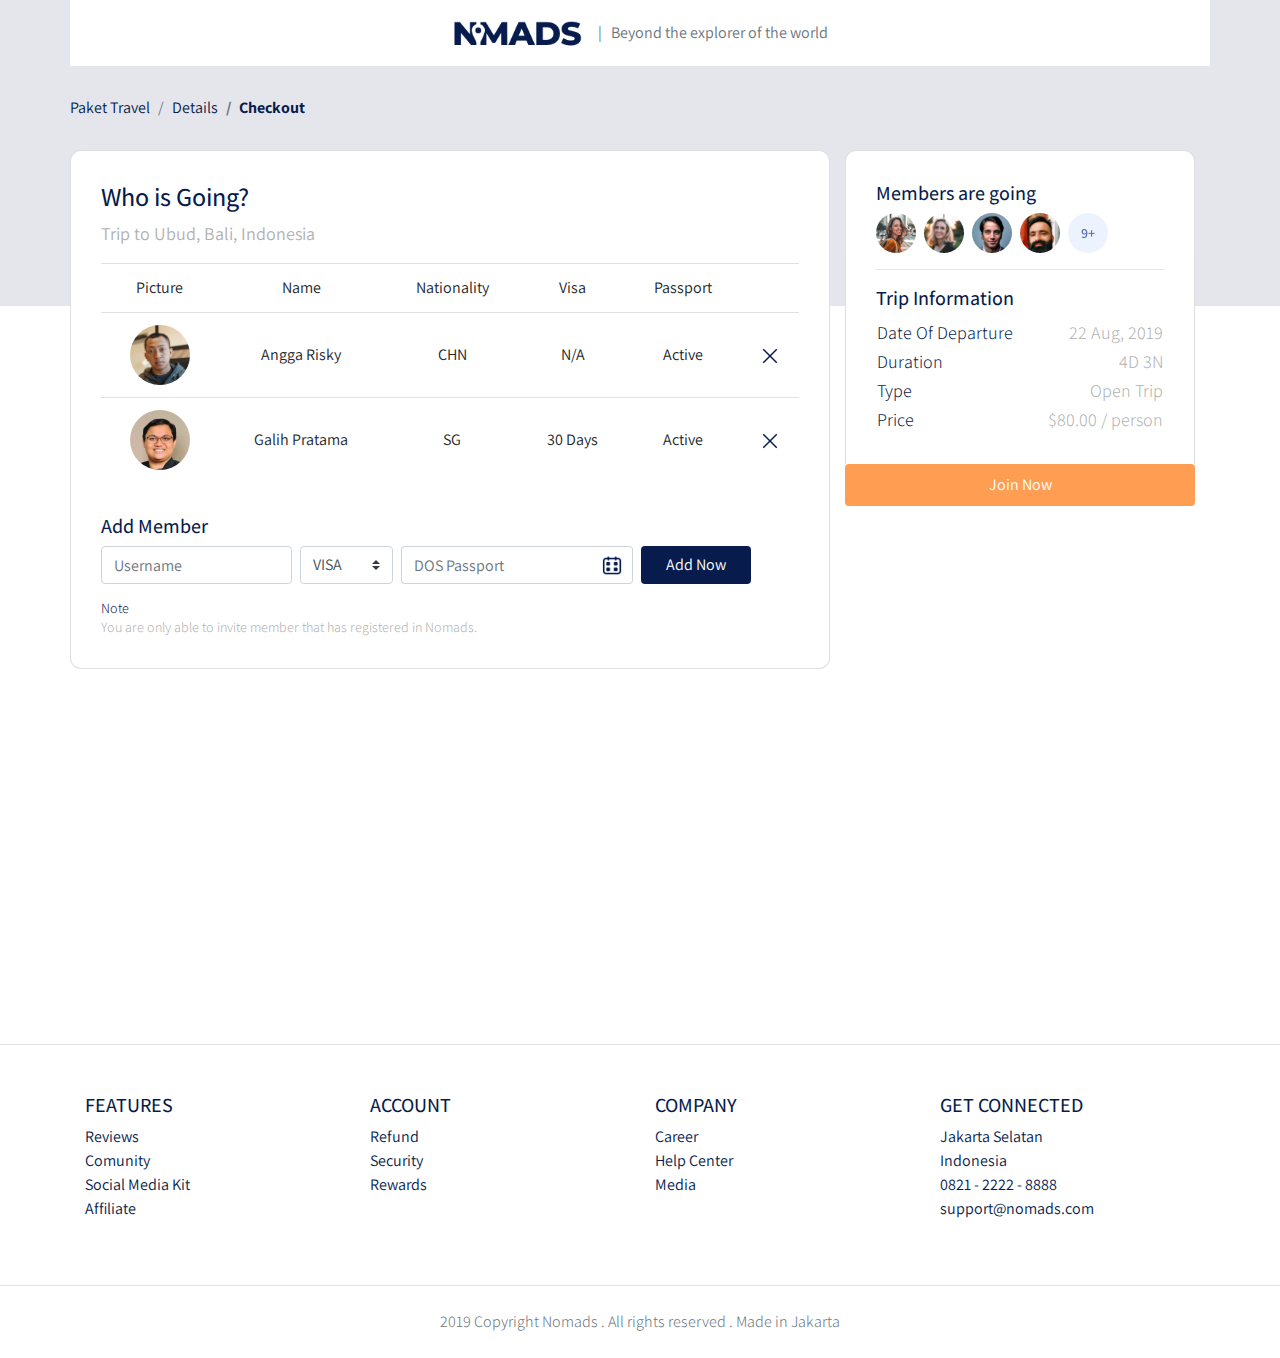
==== checkout.html @ 0ae064a8 "Checkout left content" ====
<!DOCTYPE html>
<html lang="en">
<head>
  <meta charset="UTF-8">
  <meta name="viewport" content="width=device-width, initial-scale=1.0">
  <title>Document</title>
  <link rel="stylesheet" href="frontend/libraries/bootstrap/css/bootstrap.css">

  <link rel="stylesheet" href="frontend/libraries/xzoom/xzoom.css">
  <link rel="stylesheet" href="frontend/libraries/gijgo/css/gijgo.min.css">

  <link href="https://fonts.googleapis.com/css2?family=Assistant:wght@200;300;400;500;600;700;800&family=Playfair+Display:ital,wght@0,400;0,500;0,600;0,700;0,800;0,900;1,400;1,500;1,600;1,700;1,800;1,900&display=swap" rel="stylesheet">

  <link rel="stylesheet" href="frontend/styles/main.css">
</head>
<body>

  <!-- Navbar -->
  <div class="container">
    <nav class="row navbar navbar-expand-lg navbar-light bg-white">
      <div class="navbar-nav ml-auto mr-auto mr-sm-auto mr-md-auto mr-lg-0">
        <a href="index.html" class="navbar-brand">
          <img src="frontend/images/logo.png" alt="Logo">
        </a>
      </div>
      <ul class="navbar-nav mr-auto d-none d-lg-block">
        <span class="text-muted">| &nbsp; Beyond the explorer of the world</span>
      </ul>
    </nav>
  </div>

  <main>
    <section class="section-details-header"></section>
    <section class="section-details-content">
      <div class="container">
        <div class="row">
          <div class="col p-0">
            <nav>
              <ol class="breadcrumb">
                <li class="breadcrumb-item">Paket Travel</li>
                <li class="breadcrumb-item">Details</li>
                <li class="breadcrumb-item active">Checkout</li>
              </ol>
            </nav>
          </div>
        </div>
        <div class="row">
          <div class="col-lg-8 p-lg-0">
            <div class="card card-details">
              <h1>Who is Going?</h1>
              <p>Trip to Ubud, Bali, Indonesia</p>
              <div class="attendee">
                <table class="table table-responsive-sm text-center">
                  <thead>
                    <tr>
                      <td>Picture</td>
                      <td>Name</td>
                      <td>Nationality</td>
                      <td>Visa</td>
                      <td>Passport</td>
                      <td></td>
                    </tr>
                  </thead>
                  <tbody>
                    <tr>
                      <td class="align-middle">
                        <img src="frontend/images/avatar-4.png" height="60">
                      </td>
                      <td class="align-middle">Angga Risky</td>
                      <td class="align-middle">CHN</td>
                      <td class="align-middle">N/A</td>
                      <td class="align-middle">Active</td>
                      <td class="align-middle">
                        <img src="frontend/images/ic_remove.png" >
                      </td>
                    </tr>
                    <tr>
                      <td class="align-middle">
                        <img src="frontend/images/avatar-5.png" height="60">
                      </td>
                      <td class="align-middle">Galih Pratama</td>
                      <td class="align-middle">SG</td>
                      <td class="align-middle">30 Days</td>
                      <td class="align-middle">Active</td>
                      <td class="align-middle">
                        <img src="frontend/images/ic_remove.png" >
                      </td>
                    </tr>
                  </tbody>
                </table>
              </div>
              <div class="member mt-3">
                <h2>Add Member</h2>
                <form class="form-inline">
                  <label for="inputUsername" name="inputUsername" class="sr-only">Name</label>
                  <input type="text" class="form-control mb-2 mr-sm-2" placeholder="Username">
                  <label for="inputVisa" class="sr-only">Visa</label>
                  <select name="inputVisa" id="inputVisa" class="custom-select mb-2 mr-sm-2">
                    <option value="VISA" selected>VISA</option>
                    <option value="30 Days">30 Days</option>
                    <option value="N/A">N/A</option>
                  </select>
                  <label for="doePassport" class="sr-only">DOE Passport</label>
                  <div class="input-group mb-2 mr-sm-2">
                    <input type="text" class="form-control datepicker" id="doePassport" placeholder="DOS Passport">
                  </div>
                  <button type="submit" class="btn btn-add-now mb-2 px-4">Add Now</button>
                </form>
                <h3 class="mt-2 mb-0">Note</h3>
                <p class="disclaimer mb-0">You are only able to invite member that has registered in Nomads.</p>
              </div>
            </div>
          </div>
          <div class="col-lg-4">
            <div class="card card-details card-right">
              <h2>Members are going</h2>
              <div class="members-my-2">
                <img src="frontend/images/members.png" class="member-image">
              </div>
              <hr>
              <h2>Trip Information</h2>
              <table class="trip-information">
                <tr>
                  <th width="50%">Date Of Departure</th>
                  <td width="50%" class="text-right">22 Aug, 2019</td>
                </tr>
                <tr>
                  <th width="50%">Duration</th>
                  <td width="50%" class="text-right">4D 3N</td>
                </tr>
                <tr>
                  <th width="50%">Type</th>
                  <td width="50%" class="text-right">Open Trip</td>
                </tr>
                <tr>
                  <th width="50%">Price</th>
                  <td width="50%" class="text-right">$80.00 / person</td>
                </tr>
              </table>
            </div>
            <div class="join-container">
              <a href="#" class="btn btn-block btn-join-now mt-3 py-2">Join Now</a>
            </div>
          </div>
        </div>
      </div>
    </section>
  </main>

  <footer class="section-footer mt-5 mb-4 border-top">
    <div class="container pt-5 pb-5">
      <div class="row justify-content-center">
        <div class="col-12">
          <div class="row">
            <div class="col-12 col-lg-3">
              <h5>FEATURES</h5>
              <ul class="list-unstyled">
                <li><a href="#">Reviews</a></li>
                <li><a href="#">Comunity</a></li>
                <li><a href="#">Social Media Kit</a></li>
                <li><a href="#">Affiliate</a></li>
              </ul>
            </div>
            <div class="col-12 col-lg-3">
              <h5>ACCOUNT</h5>
              <ul class="list-unstyled">
                <li><a href="#">Refund</a></li>
                <li><a href="#">Security</a></li>
                <li><a href="#">Rewards</a></li>
              </ul>
            </div>
            <div class="col-12 col-lg-3">
              <h5>COMPANY</h5>
              <ul class="list-unstyled">
                <li><a href="#">Career</a></li>
                <li><a href="#">Help Center</a></li>
                <li><a href="#">Media</a></li>
              </ul>
            </div>
            <div class="col-12 col-lg-3">
              <h5>GET CONNECTED</h5>
              <ul class="list-unstyled">
                <li><a href="#">Jakarta Selatan</a></li>
                <li><a href="#">Indonesia</a></li>
                <li><a href="#">0821 - 2222 - 8888</a></li>
                <li><a href="#">support@nomads.com</a></li>
              </ul>
            </div>
          </div>
        </div>
      </div>
    </div>
    <div class="container-fluid">
      <div class="row border-top justify-content-center align-items-center pt-4">
        <div class="col-auto  text-muted font-weight-light">
          2019 Copyright Nomads . All rights reserved . Made in Jakarta
        </div>
      </div>
    </div>
  </footer>

  <script src="frontend/libraries/jquery/jquery-3.5.1.min.js"></script>
  <script src="frontend/libraries/bootstrap/js/bootstrap.js"></script>
  <script src="frontend/libraries/retina/retina.min.js"></script>
  <script src="frontend/libraries/xzoom/xzoom.min.js"></script>
  <script src="frontend/libraries/gijgo/js/gijgo.min.js"></script>
  <script>
  $(document).ready(function() {
    $('.xzoom, .xzoom-gallery').xzoom({
      zoomWidth: 500,
      title: false,
      tint: '#333',
      Xoffset: 15
    });

    $('.datepicker').datepicker({
      uiLibrary: 'bootstrap4',
      icons: {
        rightIcon: '<img src="frontend/images/ic_doe.png" />'
      }
    })
  });
  </script>
</body>
</html>
---- frontend/libraries/xzoom/xzoom.css ----
/* Compatibility styles for frameworks like bootstrap, foundation e.t.c */
.xzoom-source img, .xzoom-preview img, .xzoom-lens img {
  display: block;
  max-width: none;
  max-height: none;
  -webkit-transition: none;
  -moz-transition: none;
  -o-transition: none;
  transition: none;
}
/* --------------- */

/* xZoom Styles below */
.xzoom-container { 
  display: inline-block;
}

.xzoom-thumbs {
  text-align: center;
  margin-bottom: 10px;
}

.xzoom { 
  -webkit-box-shadow: 0px 0px 5px 0px rgba(0,0,0,0.5);
  -moz-box-shadow: 0px 0px 5px 0px rgba(0,0,0,0.5);
  box-shadow: 0px 0px 5px 0px rgba(0,0,0,0.5);  
}
.xzoom2, .xzoom3, .xzoom4, .xzoom5 {
  -webkit-box-shadow: 0px 0px 5px 0px rgba(0,0,0,0.5);
  -moz-box-shadow: 0px 0px 5px 0px rgba(0,0,0,0.5);
  box-shadow: 0px 0px 5px 0px rgba(0,0,0,0.5);
}

/* Thumbs */
.xzoom-gallery, .xzoom-gallery2, .xzoom-gallery3, .xzoom-gallery4, .xzoom-gallery5 {
  border: 1px solid #cecece;
  margin-left: 5px;
  margin-bottom: 10px;
}

.xzoom-source, .xzoom-hidden {
  display: block;
  position: static;
  float: none;
  clear: both;
}

/* Everything out of border is hidden */
.xzoom-hidden {
  overflow: hidden;
}

/* Preview */
.xzoom-preview {
  border: 1px solid #888;
  background: #2f4f4f;
  box-shadow: -0px -0px 10px rgba(0,0,0,0.50);
}

/* Lens */
.xzoom-lens {
  border: 1px solid #555;
  box-shadow: -0px -0px 10px rgba(0,0,0,0.50);
  cursor: crosshair;
}

/* Loading */
.xzoom-loading {
  background-position: center center;
  background-repeat: no-repeat;
  border-radius: 100%;
  opacity: .7;
  background: url(../images/xloading.gif);
  width: 48px;
  height: 48px;
}

/* Additional class that applied to thumb when it is active */
.xactive {
  -webkit-box-shadow: 0px 0px 3px 0px rgba(74,169,210,1);
  -moz-box-shadow: 0px 0px 3px 0px rgba(74,169,210,1);
  box-shadow: 0px 0px 3px 0px rgba(74,169,210,1); 
  border: 1px solid #4aaad2;
}

/* Caption */
.xzoom-caption {
  position: absolute;
  bottom: -43px;
  left: 0;
  background: #000;
  width: 100%;
  text-align: left;
}

.xzoom-caption span {
  color: #fff;
  font-family: Arial, sans-serif;
  display: block;
  font-size: 0.75em;
  font-weight: bold;
  padding: 10px;
}
---- frontend/libraries/gijgo/css/gijgo.min.css ----
.gj-button-md,.gj-text-align-center{text-align:center}.gj-button-md,.gj-modal{overflow:hidden;outline:0}.gj-button-md,.gj-button-md-group{position:relative;vertical-align:middle}.gj-button,.gj-button-md,.gj-cursor-pointer{cursor:pointer}.gj-button{background-color:#f5f5f5;border:1px solid #ddd;color:#000;border-radius:3px;padding:6px 10px}.gj-unselectable{-webkit-touch-callout:none;-webkit-user-select:none;-khtml-user-select:none;-moz-user-select:none;-ms-user-select:none;user-select:none}.gj-row{display:-webkit-box;display:-ms-flexbox;display:flex;-ms-flex-wrap:wrap;flex-wrap:wrap}.gj-margin-left-5{margin-left:5px}.gj-margin-left-10{margin-left:10px}.gj-width-full{width:100%}.gj-font-size-16{font-size:16px}.gj-hidden{display:none}.gj-button-md{background:0 0;border:none;border-radius:2px;color:rgba(0,0,0,.87);height:36px;margin:0;min-width:64px;padding:0 16px;display:inline-block;font-family:Roboto,Helvetica,Arial,sans-serif;font-size:1rem;font-weight:500;text-transform:uppercase;letter-spacing:0;will-change:box-shadow;transition:box-shadow .2s cubic-bezier(.4,0,1,1),background-color .2s cubic-bezier(.4,0,.2,1),color .2s cubic-bezier(.4,0,.2,1);text-decoration:none;line-height:36px;-webkit-user-select:none;-moz-user-select:none;-ms-user-select:none;user-select:none}.gj-button-md:hover{background-color:rgba(158,158,158,.2)}.gj-button-md:disabled{color:rgba(0,0,0,.26);background:0 0}.gj-button-md .gj-icon,.gj-button-md .material-icons{vertical-align:middle}.gj-button-md.gj-button-md-icon{width:24px;height:31px;min-width:24px;padding:0;display:table}ul.gj-list-bootstrap li [data-role=image],ul.gj-list-md li [data-role=checkbox],ul.gj-list-md li [data-role=image]{height:24px;width:24px}.gj-button-md.gj-button-md-icon .gj-icon,.gj-button-md.gj-button-md-icon .material-icons{display:table-cell;margin-right:0;width:24px;height:24px}.gj-button-md.active{background-color:rgba(158,158,158,.4)}.gj-button-md-group{display:inline-block}.gj-textbox-md{border:none;border-bottom:1px solid rgba(0,0,0,.42);display:block;font-family:Helvetica,Arial,sans-serif;font-size:16px;line-height:16px;padding:4px 0;margin:0;width:100%;background:0 0;text-align:left;color:rgba(0,0,0,.87)}.gj-textbox-md:active,.gj-textbox-md:focus{border-bottom:2px solid rgba(0,0,0,.42);outline:0}.gj-textbox-md::placeholder{color:#8e8e8e}.gj-textbox-md:-ms-input-placeholder{color:#8e8e8e}.gj-textbox-md::-ms-input-placeholder{color:#8e8e8e}.gj-md-spacer-24{min-width:24px;width:24px;display:inline-block}.gj-md-spacer-32{min-width:32px;width:32px;display:inline-block}.gj-modal{position:fixed;top:0;right:0;bottom:0;left:0;z-index:1203;display:none;-webkit-overflow-scrolling:touch;background-color:rgba(0,0,0,.54118);transition:.2s ease opacity;will-change:opacity}ul.gj-list li [data-role=wrapper]{display:table;width:100%}ul.gj-list li [data-role=checkbox],ul.gj-list li [data-role=image]{display:table-cell;vertical-align:middle;text-align:center}ul.gj-list li [data-role=display]{display:table-cell;vertical-align:middle;cursor:pointer}ul.gj-list li [data-role=display]:empty:before{content:"\200b"}ul.gj-list-bootstrap{padding-left:0;margin-bottom:0}ul.gj-list-bootstrap li{padding:0}ul.gj-list-bootstrap li [data-role=wrapper]{padding:0 10px}ul.gj-list-bootstrap li [data-role=checkbox]{width:24px;padding:3px}ul.gj-list-bootstrap li [data-role=display]{padding:8px 0 8px 4px}.list-group-item.active ul li,.list-group-item.active:focus ul li,.list-group-item.active:hover ul li{text-shadow:none;color:initial}ul.gj-list-md{padding:0;list-style:none;line-height:24px;letter-spacing:0;color:#616161}.gj-picker-md,ul.gj-list-md li{font-family:Roboto,Helvetica,Arial,sans-serif;font-size:16px;font-weight:400;letter-spacing:.04em;line-height:1}ul.gj-list-md li{display:list-item;list-style-type:none;padding:0;min-height:unset;box-sizing:border-box;align-items:center;cursor:default;overflow:hidden;-webkit-flex-direction:row;-ms-flex-direction:row;flex-direction:row;-webkit-flex-wrap:nowrap;-ms-flex-wrap:nowrap;flex-wrap:nowrap}ul.gj-list-md li [data-role=display]{padding:8px 0 8px 5px;order:0;flex-grow:2;text-decoration:none;box-sizing:border-box;align-items:center;text-align:left;color:rgba(0,0,0,.87)}ul.gj-list-md li.disabled>[data-role=wrapper]>[data-role=display]{color:#9E9E9E}.gj-list-md-active{background:#e0e0e0;color:#3f51b5}.gj-picker{position:absolute;z-index:1203;background-color:#fff}.gj-picker .selected{color:#fff}.gj-picker-md{color:rgba(0,0,0,.87);border:1px solid #E0E0E0}.gj-modal .gj-picker-md{border:0}.gj-picker-md [role=header]{color:rgba(255,255,255,.54);display:flex;background:#2196f3;align-items:baseline;user-select:none;justify-content:center}.gj-picker-md [role=footer]{float:right;padding:10px}.gj-picker-md [role=footer] button.gj-button-md{color:#2196f3;font-weight:700;font-size:13px}.gj-picker-bootstrap{border:1px solid #E0E0E0}.gj-picker-bootstrap .selected{color:#888}.gj-picker-bootstrap [role=header]{background:#eee;color:#AAA}@font-face{font-family:gijgo-material;src:url(../fonts/gijgo-material.eot?235541);src:url(../fonts/gijgo-material.eot?235541#iefix) format('embedded-opentype'),url(../fonts/gijgo-material.ttf?235541) format('truetype'),url(../fonts/gijgo-material.woff?235541) format('woff'),url(../fonts/gijgo-material.svg?235541#gijgo-material) format('svg');font-weight:400;font-style:normal}.gj-icon{font-family:gijgo-material!important;font-size:24px;speak:none;font-style:normal;font-weight:400;font-variant:normal;text-transform:none;line-height:1;letter-spacing:0;-webkit-font-feature-settings:"liga";-moz-font-feature-settings:"liga=1";-moz-font-feature-settings:"liga";-ms-font-feature-settings:"liga" 1;font-feature-settings:"liga";-webkit-font-variant-ligatures:discretionary-ligatures;font-variant-ligatures:discretionary-ligatures;-webkit-font-smoothing:antialiased;-moz-osx-font-smoothing:grayscale}.gj-icon.undo:before{content:"\e900"}.gj-icon.vertical-align-top:before{content:"\e901"}.gj-icon.vertical-align-center:before{content:"\e902"}.gj-icon.vertical-align-bottom:before{content:"\e903"}.gj-icon.arrow-dropup:before{content:"\e904"}.gj-icon.clock:before{content:"\e905"}.gj-icon.refresh:before{content:"\e906"}.gj-icon.last-page:before{content:"\e907"}.gj-icon.first-page:before{content:"\e908"}.gj-icon.cancel:before{content:"\e909"}.gj-icon.clear:before{content:"\e90a"}.gj-icon.check-circle:before{content:"\e90b"}.gj-icon.delete:before{content:"\e90c"}.gj-icon.arrow-upward:before{content:"\e90d"}.gj-icon.arrow-forward:before{content:"\e90e"}.gj-icon.arrow-downward:before{content:"\e90f"}.gj-icon.arrow-back:before{content:"\e910"}.gj-icon.list-numbered:before{content:"\e911"}.gj-icon.list-bulleted:before{content:"\e912"}.gj-icon.indent-increase:before{content:"\e913"}.gj-icon.indent-decrease:before{content:"\e914"}.gj-icon.redo:before{content:"\e915"}.gj-icon.align-right:before{content:"\e916"}.gj-icon.align-left:before{content:"\e917"}.gj-icon.align-justify:before{content:"\e918"}.gj-icon.align-center:before{content:"\e919"}.gj-icon.strikethrough:before{content:"\e91a"}.gj-icon.italic:before{content:"\e91b"}.gj-icon.underlined:before{content:"\e91c"}.gj-icon.bold:before{content:"\e91d"}.gj-icon.arrow-dropdown:before{content:"\e91e"}.gj-icon.done:before{content:"\e91f"}.gj-icon.pencil:before{content:"\e920"}.gj-icon.minus:before{content:"\e921"}.gj-icon.plus:before{content:"\e922"}.gj-icon.chevron-up:before{content:"\e923"}.gj-icon.chevron-right:before{content:"\e924"}.gj-icon.chevron-down:before{content:"\e925"}.gj-icon.chevron-left:before{content:"\e926"}.gj-icon.event:before{content:"\e927"}.gj-draggable{cursor:move}.gj-resizable-handle{position:absolute;font-size:.1px;display:block;-ms-touch-action:none;touch-action:none;z-index:1203}.gj-dialog-bootstrap [data-role=title],.gj-dialog-bootstrap4 [data-role=title]{display:inline}.gj-dialog-bootstrap,.gj-dialog-bootstrap4,.gj-dialog-md{z-index:1202;overflow:hidden}.gj-resizable-n{cursor:n-resize;height:7px;width:100%;top:-5px;left:0}.gj-resizable-e{cursor:e-resize;width:7px;right:-5px;top:0;height:100%}.gj-resizable-s{cursor:s-resize;height:7px;width:100%;bottom:-5px;left:0}.gj-resizable-w{cursor:w-resize;width:7px;left:-5px;top:0;height:100%}.gj-resizable-se{cursor:se-resize;width:12px;height:12px;right:1px;bottom:1px}.gj-resizable-sw{cursor:sw-resize;width:9px;height:9px;left:-5px;bottom:-5px}.gj-resizable-nw{cursor:nw-resize;width:9px;height:9px;left:-5px;top:-5px}.gj-resizable-ne{cursor:ne-resize;width:9px;height:9px;right:-5px;top:-5px}.gj-dialog-footer{position:absolute;bottom:0;width:100%;margin-top:0}.gj-dialog-scrollable [data-role=body]{overflow-x:hidden;overflow-y:scroll}.gj-dialog-bootstrap [data-role=close]{line-height:1.42857143}.gj-dialog-bootstrap4 [data-role=close]{line-height:1.5}.gj-dialog-md{background-color:#FFF;border:none;box-shadow:0 11px 15px -7px rgba(0,0,0,.2),0 24px 38px 3px rgba(0,0,0,.14),0 9px 46px 8px rgba(0,0,0,.12);box-sizing:border-box;position:relative;display:-webkit-box;display:-webkit-flex;display:-ms-flexbox;display:flex;-webkit-box-orient:vertical;-webkit-box-direction:normal;-webkit-flex-direction:column;-ms-flex-direction:column;flex-direction:column;-webkit-background-clip:padding-box;background-clip:padding-box;outline:0}.gj-dialog-md-header{padding:24px 24px 0;font-family:Roboto,Helvetica,Arial,sans-serif}.gj-dialog-md-title{margin:0;font-weight:400;display:inline;line-height:28px;font-size:20px}.gj-dialog-md-close{-webkit-appearance:none;padding:0;cursor:pointer;background:0 0;border:0;float:right;line-height:28px;font-size:28px}.gj-dialog-md-body{padding:20px 24px 24px;color:rgba(0,0,0,.54);font-family:Helvetica,Arial,sans-serif;font-size:14px;font-weight:400;line-height:20px}.gj-dialog-md-footer{padding:8px 8px 8px 24px;display:-webkit-flex;display:-ms-flexbox;display:flex;-webkit-flex-direction:row-reverse;-ms-flex-direction:row-reverse;flex-direction:row-reverse;-webkit-flex-wrap:wrap;-ms-flex-wrap:wrap;flex-wrap:wrap;box-sizing:border-box}.gj-dialog-md-footer>:first-child{margin-right:0}.gj-dialog-md-footer>*{margin-right:8px;height:36px}DIV.gj-grid-wrapper{margin:auto;position:relative;clear:both;z-index:1}TABLE.gj-grid{margin:auto;border-collapse:collapse;width:100%;table-layout:fixed}TABLE.gj-grid THEAD TH [data-role=selectAll]{margin:auto}table.gj-grid-bootstrap thead th [data-role=sorticon],table.gj-grid-md thead th [data-role=sorticon]{margin-left:5px}TABLE.gj-grid THEAD TH [data-role=title],TABLE.gj-grid THEAD TH [data-role=sorticon]{display:inline-block}TABLE.gj-grid THEAD TH{overflow:hidden;text-overflow:ellipsis}TABLE.gj-grid.autogrow-header-row THEAD TH{overflow:auto;text-overflow:initial;white-space:pre-wrap;-ms-word-break:break-word;word-break:break-word}TABLE.gj-grid>tbody>tr>td{overflow:hidden;position:relative}table.gj-grid tbody div[data-role=display]{vertical-align:middle;text-indent:0;white-space:pre-wrap;-ms-word-break:break-word;word-break:break-word}table.gj-grid.fixed-body-rows tbody div[data-role=display]{overflow:hidden;text-overflow:ellipsis;white-space:nowrap;-ms-word-break:initial;word-break:initial}table.gj-grid tfoot DIV[data-role=display]{vertical-align:middle;text-indent:0;display:flex}TABLE.gj-grid .fa{padding:2px}TABLE.gj-grid>tbody>tr>td>div{padding:2px;overflow:hidden}DIV.gj-grid-wrapper DIV.gj-grid-loading-cover{background:#BBB;opacity:.5;position:absolute;vertical-align:middle}DIV.gj-grid-wrapper DIV.gj-grid-loading-text{position:absolute;font-weight:700}table.gj-grid-bootstrap thead th{background-color:#f5f5f5;vertical-align:middle}table.gj-grid-bootstrap thead th [data-role=sorticon] i.gj-icon,table.gj-grid-bootstrap thead th [data-role=sorticon] i.material-icons{position:absolute;font-size:20px;top:15px}table.gj-grid-bootstrap tbody tr td div[data-role=display]{padding:0}.gj-grid-bootstrap-4 .gj-checkbox-bootstrap{display:inline-block;padding-top:2px}.gj-grid-bootstrap-4 tbody tr.active{background-color:rgba(0,0,0,.075)}.gj-grid-md{position:relative;border:1px solid #e0e0e0;border-collapse:collapse;white-space:nowrap;font-size:13px;font-family:Roboto,Helvetica,Arial,sans-serif;background-color:#fff}.gj-grid-md td:first-of-type,.gj-grid-md th:first-of-type{padding-left:24px}.gj-grid-md td,.gj-grid-md th{padding:12px 18px;position:relative;box-sizing:border-box}.gj-grid-md th{vertical-align:bottom;font-weight:700;line-height:31px;letter-spacing:0;height:56px;font-size:12px;color:rgba(0,0,0,.54);text-align:right}.gj-grid-md td{height:48px;border-top:1px solid #e0e0e0;border-bottom:1px solid #e0e0e0;text-align:left;color:rgba(0,0,0,.87)}.gj-grid-bootstrap tbody tr.gj-grid-top-border td,.gj-grid-md tbody tr.gj-grid-top-border td{border-top:2px solid #777}.gj-grid-bootstrap tbody tr.gj-grid-bottom-border td,.gj-grid-md tbody tr.gj-grid-bottom-border td{border-bottom:2px solid #777}.gj-grid-md tbody tr{position:relative;height:48px;transition-duration:.28s;transition-timing-function:cubic-bezier(.4,0,.2,1);transition-property:background-color}.gj-grid-md tbody tr:hover{background-color:#EEE}.gj-grid-md tbody tr.gj-grid-md-select{background-color:#F5F5F5}table.gj-grid-md thead th [data-role=sorticon] i.gj-icon,table.gj-grid-md thead th [data-role=sorticon] i.material-icons{position:absolute;font-size:16px;top:19px}table.gj-grid-md thead th.gj-grid-select-all{padding-bottom:3px}@media only all{td.display-1120,td.display-320,td.display-480,td.display-640,td.display-800,td.display-960,th.display-1120,th.display-320,th.display-480,th.display-640,th.display-800,th.display-960{display:none}}@media screen and (min-width:20em){TABLE.gj-grid-bootstrap td.display-320,TABLE.gj-grid-bootstrap th.display-320{display:table-cell}}@media screen and (min-width:30em){TABLE.gj-grid-bootstrap td.display-480,TABLE.gj-grid-bootstrap th.display-480{display:table-cell}}@media screen and (min-width:40em){TABLE.gj-grid-bootstrap td.display-640,TABLE.gj-grid-bootstrap th.display-640{display:table-cell}}@media screen and (min-width:50em){TABLE.gj-grid-bootstrap td.display-800,TABLE.gj-grid-bootstrap th.display-800{display:table-cell}}@media screen and (min-width:60em){TABLE.gj-grid-bootstrap td.display-960,TABLE.gj-grid-bootstrap th.display-960{display:table-cell}}@media screen and (min-width:70em){TABLE.gj-grid-bootstrap td.display-1120,TABLE.gj-grid-bootstrap th.display-1120{display:table-cell}}.gj-grid-md tfoot tr th{padding-right:14px}.gj-grid-md tfoot tr[data-role=pager] .gj-grid-mdl-pager-label{padding-left:5px;padding-right:5px}.gj-grid-md tfoot tr[data-role=pager] .gj-dropdown-md{margin-left:12px}.gj-grid-md tfoot tr[data-role=pager] .gj-dropdown-md [role=presenter]{font-size:12px;font-weight:700;color:rgba(0,0,0,.54)}.gj-grid-md tfoot tr[data-role=pager] .gj-dropdown-md [role=presenter] [role=display]{text-align:right}.gj-grid-md tfoot tr[data-role=pager] .gj-grid-md-limit-select{margin-left:10px;font-size:12px;font-weight:700;color:rgba(0,0,0,.54)}.gj-grid-bootstrap tfoot tr[data-role=pager] th{line-height:30px;background-color:#f5f5f5}.gj-grid-bootstrap tfoot tr[data-role=pager] th>div>button,.gj-grid-bootstrap tfoot tr[data-role=pager] th>div>div{margin-right:5px}.gj-grid-bootstrap-4 tfoot tr[data-role=pager] th>div button{height:34px}.gj-grid-bootstrap-4 tfoot tr[data-role=pager] th div .gj-dropdown-bootstrap-4 .gj-dropdown-expander-mi .gj-icon{top:5px}.gj-grid-bootstrap-3 tfoot tr[data-role=pager] th>div>input{margin-right:5px;width:40px;text-align:right;display:inline-block;font-weight:700}.gj-grid-bootstrap-4 tfoot tr[data-role=pager] th>div>div.input-group{width:40px}.gj-grid-bootstrap-4 tfoot tr[data-role=pager] th>div>div.input-group input{text-align:right;font-weight:700;height:34px;padding-top:2px;padding-bottom:6px}.gj-grid-bootstrap tfoot tr[data-role=pager] th>div>select{display:inline-block;margin-right:5px;width:60px}.gj-grid-bootstrap tfoot tr[data-role=pager] th .gj-dropdown-bootstrap .gj-list-bootstrap [data-role=display]{line-height:14px}.gj-grid-bootstrap tfoot tr[data-role=pager] th .gj-dropdown-bootstrap [role=presenter] [role=display]{font-weight:700}.gj-grid-bootstrap tfoot tr[data-role=pager] th .gj-dropdown-bootstrap-3 [role=presenter]{padding:2px 8px}.gj-grid-bootstrap tfoot tr[data-role=pager] th .gj-dropdown-bootstrap-4 [role=presenter]{padding:1px 8px}.gj-grid thead tr th div.gj-grid-column-resizer-wrapper{position:relative;width:100%;height:0;top:0;left:0;padding:0}span.gj-grid-column-resizer{position:absolute;right:0;width:10px;top:-100px;height:300px;z-index:1203;cursor:e-resize}.gj-grid-resize-cursor{cursor:e-resize}.gj-grid-md tbody tr td.gj-grid-left-border,.gj-grid-md thead tr th.gj-grid-left-border{border-left:3px solid #777}.gj-grid-md tbody tr td.gj-grid-right-border,.gj-grid-md thead tr th.gj-grid-right-border{border-right:3px solid #777}.gj-grid-bootstrap tbody tr td.gj-grid-left-border,.gj-grid-bootstrap thead tr th.gj-grid-left-border{border-left:5px solid #ddd}.gj-grid-bootstrap tbody tr td.gj-grid-right-border,.gj-grid-bootstrap thead tr th.gj-grid-right-border{border-right:5px solid #ddd}.gj-dirty{position:absolute;top:0;left:0;border-style:solid;border-width:3px;border-color:red transparent transparent red;padding:0;overflow:hidden;vertical-align:top}.gj-grid-md tbody tr td.gj-grid-management-column{padding:3px}.gj-grid-md tbody tr td[data-mode=edit]{padding:0 18px}.gj-grid-bootstrap tbody tr td[data-mode=edit],.gj-grid-bootstrap tbody tr td[data-mode=edit] [data-role=edit],.gj-grid-md tbody .gj-dropdown-md [role=presenter] [role=display]{padding:0}.gj-grid-bootstrap-3 tbody tr td.gj-grid-management-column{padding:3px}.gj-grid-bootstrap-3 tbody tr td[data-mode=edit]{height:38px}.gj-grid-bootstrap-3 tbody tr td[data-mode=edit] [data-role=edit] input[type=text]{height:37px;padding:8px}.gj-grid-bootstrap-3 tbody tr td[data-mode=edit] .gj-dropdown-bootstrap [role=presenter]{border:0;border-radius:0;height:37px;padding-left:8px}.gj-grid-bootstrap-3 tbody tr td[data-mode=edit] .gj-datepicker-bootstrap{height:37px}.gj-grid-bootstrap-3 tbody tr td[data-mode=edit] .gj-datepicker-bootstrap [role=input]{height:37px;border:0;border-radius:0}.gj-grid-bootstrap-3 tbody tr td[data-mode=edit] .gj-datepicker-bootstrap [role=right-icon]{border:0;border-radius:0}.gj-grid-bootstrap-3 tbody tr td[data-mode=edit] .gj-checkbox-bootstrap{display:inline-block;padding-top:10px;height:32px}.gj-grid-bootstrap-4 tbody tr td.gj-grid-management-column{padding:6px}.gj-grid-bootstrap-4 tbody tr td[data-mode=edit] [data-role=edit] input[type=text]{height:48px;padding-left:12px}.gj-grid-bootstrap-4 tbody tr td[data-mode=edit] .gj-dropdown-bootstrap [role=presenter]{border:0;border-radius:0;height:48px;padding-left:12px;font-family:-apple-system,system-ui,BlinkMacSystemFont,"Segoe UI",Roboto,"Helvetica Neue",Arial,sans-serif}.gj-grid-bootstrap-4 tbody tr td[data-mode=edit] .gj-dropdown-bootstrap-4 [role=expander].gj-dropdown-expander-mi .gj-icon,.gj-grid-bootstrap-4 tbody tr td[data-mode=edit] .gj-dropdown-bootstrap-4 [role=expander].gj-dropdown-expander-mi .material-icons{top:13px}.gj-grid-bootstrap-4 tbody tr td[data-mode=edit] .gj-datepicker-bootstrap{height:48px}.gj-grid-bootstrap-4 tbody tr td[data-mode=edit] .gj-datepicker-bootstrap [role=input]{height:48px;border:0;border-radius:0}.gj-grid-bootstrap-4 tbody tr td[data-mode=edit] .gj-datepicker-bootstrap [role=right-icon]{background-color:#fff}.gj-grid-bootstrap-4 tbody tr td[data-mode=edit] .gj-datepicker-bootstrap [role=right-icon] button{border:0;border-radius:0;width:43px;position:relative}.gj-grid-bootstrap-4 tbody tr td[data-mode=edit] .gj-datepicker-bootstrap [role=right-icon] .gj-icon,.gj-grid-bootstrap-4 tbody tr td[data-mode=edit] .gj-datepicker-bootstrap [role=right-icon] .material-icons{top:13px;left:10px;font-size:24px}.gj-grid-bootstrap-4 tbody tr td[data-mode=edit] .gj-checkbox-bootstrap{display:inline-block;padding-top:15px;height:42px}.gj-grid-md thead tr[data-role=filter] th{border-top:1px solid #e0e0e0}div.gj-grid-wrapper div.gj-grid-bootstrap-toolbar{background-color:#f5f5f5;padding:8px;font-weight:700;border:1px solid #ddd}div.gj-grid-wrapper div.gj-grid-bootstrap-4-toolbar{background-color:#f5f5f5;padding:12px;font-weight:700;border:1px solid #ddd}div.gj-grid-wrapper div.gj-grid-md-toolbar{font-weight:700;font-size:24px;font-family:Helvetica,Arial,sans-serif;background-color:#fff;border-top:1px solid #e0e0e0;border-left:1px solid #e0e0e0;border-right:1px solid #e0e0e0;border-bottom:0;border-collapse:collapse;padding:0 18px;line-height:56px}.gj-checkbox-bootstrap,.gj-checkbox-md{min-width:0;font-weight:400;text-align:center;position:relative}table.gj-grid-scrollable tbody{overflow-y:auto;overflow-x:hidden;display:block}table.gj-grid-md.gj-grid-scrollable{border-bottom:0}table.gj-grid-md.gj-grid-scrollable tbody{border-right:1px solid #e0e0e0;border-bottom:1px solid #e0e0e0}table.gj-grid-md.gj-grid-scrollable tfoot{border-bottom:1px solid #e0e0e0}table.gj-grid-bootstrap.gj-grid-scrollable{border-bottom:0}table.gj-grid-bootstrap.gj-grid-scrollable tbody{border-right:1px solid #ddd;border-bottom:1px solid #ddd}table.gj-grid-bootstrap.gj-grid-scrollable tbody tr[data-role=row]:first-child td{border-top:0}table.gj-grid-bootstrap.gj-grid-scrollable tbody tr[data-role=row] td:first-child{border-left:0}table.gj-grid-bootstrap.gj-grid-scrollable tbody tr[data-role=row] td:last-child{border-right:0}table.gj-grid-bootstrap.gj-grid-scrollable tfoot{border-bottom:1px solid #ddd}ul.gj-list li [data-role=spacer]{display:table-cell}ul.gj-list li [data-role=expander]{display:table-cell;vertical-align:middle;text-align:center;cursor:pointer}[data-type=tree] ul li [data-role=expander].gj-tree-font-awesome-expander,[data-type=tree] ul li [data-role=expander].gj-tree-glyphicons-expander,[data-type=tree] ul li [data-role=expander].gj-tree-material-icons-expander{width:24px}[data-type=tree] ul li [data-role=expander].gj-tree-glyphicons-expander .glyphicon{top:4px;height:24px}.gj-tree-bootstrap-3 ul.gj-list-bootstrap li{border:0;border-radius:0;color:#333}.gj-tree-bootstrap-3 ul.gj-list-bootstrap li.active{color:#fff}.gj-tree-bootstrap-3 ul.gj-list-bootstrap li.disabled{color:#777;background-color:#eee}.gj-tree-bootstrap-4 ul.gj-list-bootstrap li{border:0;border-radius:0;color:#212529}.gj-tree-bootstrap-4 ul.gj-list-bootstrap li.active{color:#fff}.gj-tree-bootstrap-4 ul.gj-list-bootstrap li.disabled{color:#868e96}.gj-tree-bootstrap-4 ul.gj-list-bootstrap li ul.gj-list-bootstrap{width:100%}.gj-tree-bootstrap-border ul.gj-list-bootstrap li{border:1px solid #ddd}.gj-tree-bootstrap-border ul.gj-list-bootstrap li ul.gj-list-bootstrap li{border-left:0;border-right:0}.gj-tree-bootstrap-border ul.gj-list-bootstrap li:first-child{border-top-left-radius:4px;border-top-right-radius:4px}.gj-tree-bootstrap-border ul.gj-list-bootstrap li:last-child{border-bottom-left-radius:4px;border-bottom-right-radius:4px}.gj-tree-bootstrap-border ul.gj-list-bootstrap li ul.gj-list-bootstrap li:first-child{border-top-left-radius:0;border-top-right-radius:0}.gj-tree-bootstrap-border ul.gj-list-bootstrap li ul.gj-list-bootstrap li:last-child{border-bottom:0;border-bottom-left-radius:0;border-bottom-right-radius:0}ul.gj-list-bootstrap li [data-role=expander].gj-tree-material-icons-expander{padding-top:8px;padding-bottom:4px}.gj-tree-drag-el,.gj-tree-drag-el li{padding:0;margin:0}ul.gj-list-bootstrap li [data-role=expander].gj-tree-material-icons-expander .gj-icon{width:24px;height:24px}ul.gj-list-md li.disabled>[data-role=wrapper]>[data-role=expander]{color:#9E9E9E}.gj-tree-md-border ul.gj-list-md li{border:1px solid #616161;margin-bottom:-1px}.gj-tree-md-border ul.gj-list-md li ul.gj-list-md li{border-left:0;border-right:0}.gj-tree-md-border ul.gj-list-md li ul.gj-list-md li:last-child{border-bottom:0}.gj-tree-drop-above{border-top:1px solid #000}.gj-tree-bootstrap-3 ul.gj-list-bootstrap li [data-role=wrapper].drop-above,.gj-tree-bootstrap-4 ul.gj-list-bootstrap li [data-role=wrapper].drop-above{border-top:2px solid #000}.gj-tree-drop-below{border-bottom:1px solid #000}.gj-tree-bootstrap-3 ul.gj-list-bootstrap li [data-role=wrapper].drop-below,.gj-tree-bootstrap-4 ul.gj-list-bootstrap li [data-role=wrapper].drop-below{border-bottom:2px solid #000}.gj-tree-drag-el{z-index:1203}.gj-tree-drag-el [data-role=wrapper]{cursor:move;display:table}.gj-tree-drag-el [data-role=indicator]{width:14px;padding:0 3px;display:table-cell;vertical-align:middle;text-align:center}.gj-tree-bootstrap-drag-el li.list-group-item{border:0;background:unset}.gj-tree-bootstrap-drag-el [data-role=indicator],.gj-tree-md-drag-el [data-role=indicator]{width:24px;height:24px;padding:0}.gj-checkbox-bootstrap{font-size:0;margin:0;width:18px;height:18px;display:inline}.gj-checkbox-bootstrap input[type=checkbox]{display:none;margin-bottom:-12px}.gj-checkbox-bootstrap span{background:#fff;display:block;content:" ";width:18px;height:18px;line-height:11px;font-size:11px;padding:2px;color:#555;border:1px solid #CCC;border-radius:3px;transition:box-shadow .2s linear,border-color .2s linear;cursor:pointer;margin:auto}.gj-checkbox-bootstrap input[type=checkbox]:focus+span:before{outline:0;box-shadow:0 0 0 0 #66afe9,0 0 6px rgba(102,175,233,.6);border-color:#66afe9}.gj-datepicker-bootstrap :active,.gj-datepicker-bootstrap :focus,.gj-timepicker-bootstrap :active,.gj-timepicker-bootstrap :focus{box-shadow:none}.gj-checkbox-bootstrap input[type=checkbox][disabled]+span{opacity:.6;cursor:not-allowed}.gj-checkbox-bootstrap.gj-checkbox-bootstrap-4 span{line-height:16px;padding:0}.gj-checkbox-bootstrap-4.gj-checkbox-material-icons input[type=checkbox]:checked+span:after,.gj-checkbox-bootstrap-4.gj-checkbox-material-icons input[type=checkbox]:indeterminate+span:after{font-size:16px}.gj-checkbox-md{font-size:0;margin:0;width:16px;height:16px}.gj-checkbox-md input[type=checkbox]{display:none;margin-bottom:-12px}.gj-checkbox-md span{display:inline-block;box-sizing:border-box;width:16px;height:16px;margin:0;cursor:pointer;overflow:hidden;border:2px solid #616161;border-radius:2px;z-index:2}.gj-checkbox-md input[type=checkbox]:checked+span{border:2px solid #536DFE}.gj-checkbox-md input[type=checkbox]:checked+span:after{color:#FFF;background-color:#536DFE;position:absolute;left:1px;top:-15px}.gj-checkbox-md input[type=checkbox]:indeterminate+span{border:2px solid #616161}.gj-checkbox-md input[type=checkbox]:indeterminate+span:after{color:#616161;position:absolute;left:1px;top:-15px}.gj-checkbox-md input[type=checkbox][disabled]+span{border:2px solid #9E9E9E}.gj-editor-md,.gj-editor-md [role=body]{border:1px solid rgba(158,158,158,.2)}.gj-checkbox-md input[type=checkbox][disabled]+span:after{background-color:#9E9E9E}.gj-checkbox-md input[type=checkbox][disabled]:indeterminate+span:after{color:#FFF}.gj-checkbox-material-icons input[type=checkbox]:checked+span:after{content:"\e91f";font-size:14px;font-weight:700;white-space:pre}.gj-checkbox-material-icons input[type=checkbox]:indeterminate+span:after{content:"\e921";font-size:14px;font-weight:700;white-space:pre}.gj-checkbox-glyphicons input[type=checkbox]:checked+span:after{display:inline-block;font-family:'Glyphicons Halflings';content:"\e013 "}.gj-checkbox-glyphicons input[type=checkbox]:indeterminate+span:after{display:inline-block;font-family:'Glyphicons Halflings';content:"\2212 ";padding-right:1px}.gj-checkbox-fontawesome .fa{font-size:14px}.gj-checkbox-bootstrap.gj-checkbox-fontawesome .fa{line-height:18px}.gj-checkbox-fontawesome input[type=checkbox]:checked+span:before{content:"\f00c "}.gj-checkbox-fontawesome input[type=checkbox]:indeterminate+span:before{content:"\f068 "}.gj-editor [role=body]{overflow:auto;outline:transparent solid 0;box-sizing:border-box}.gj-editor-md{padding:7px;font-family:Roboto,Helvetica,Arial,sans-serif;font-size:14px;font-weight:500;letter-spacing:0}.gj-editor-md [role=toolbar]{margin-bottom:7px}.gj-editor-md [role=toolbar] .gj-button-md{min-width:54px;margin-right:5px}.gj-editor-md [role=toolbar] .gj-button-md .gj-icon{width:24px;height:24px}.gj-editor-bootstrap,.gj-editor-bootstrap [role=body]{border:1px solid #eceeef}.gj-editor-md p{margin:0;padding:0}.gj-editor-md blockquote{font-size:14px}.gj-editor-bootstrap{padding:7px}.gj-editor-bootstrap [role=toolbar]{margin-bottom:7px}.gj-editor-bootstrap [role=toolbar] .btn-group{margin-right:10px}.gj-editor-bootstrap [role=toolbar] button{height:36px}.gj-editor-bootstrap p{margin:0;padding:0}.gj-editor-bootstrap blockquote{font-size:14px}.gj-datepicker-md,.gj-dropdown-md [role=presenter]{font-family:Roboto,Helvetica,Arial,sans-serif;font-size:16px;font-weight:400;letter-spacing:.04em}.gj-dropdown{position:relative;border-collapse:separate}.gj-dropdown [role=presenter]{display:table;cursor:pointer;outline:0;position:relative}.gj-dropdown [role=presenter] [role=display]{display:table-cell;text-align:left;width:100%}.gj-dropdown [role=presenter] [role=expander]{display:table-cell;vertical-align:middle;text-align:center;width:24px;height:24px}.gj-dropdown-md [role=presenter]{line-height:1;color:rgba(0,0,0,.87);padding:0;border:0;border-bottom:1px solid rgba(0,0,0,.42);background:0 0}.gj-dropdown-md [role=presenter]:active,.gj-dropdown-md [role=presenter]:focus{border-bottom:2px solid rgba(0,0,0,.42)}.gj-dropdown-md [role=presenter] [role=display]{padding:4px 0;line-height:18px}.gj-dropdown-md [role=presenter] [role=display] .placeholder{color:#8e8e8e}.gj-dropdown-list-md{position:absolute;top:0;left:0;background-color:#f5f5f5;color:#000;margin:0;z-index:1203}.gj-dropdown-list-md li.active,.gj-dropdown-list-md li:hover{background-color:#eee}.gj-dropdown-bootstrap [role=presenter] [role=display]{padding-right:5px}.gj-dropdown-bootstrap [role=presenter] [role=expander]{padding-left:5px}.gj-dropdown-bootstrap [role=presenter] [role=expander].gj-dropdown-expander-mi{width:24px}.gj-dropdown-bootstrap-3 [role=presenter] [role=display]{line-height:20px}.gj-dropdown-bootstrap-3 [role=presenter] [role=display] .placeholder{color:#9999b3}.gj-dropdown-bootstrap-3 [role=presenter] [role=expander]{width:20px;height:20px}.gj-dropdown-bootstrap-3 [role=presenter] [role=expander].gj-dropdown-expander-mi .gj-icon,.gj-dropdown-bootstrap-3 [role=presenter] [role=expander].gj-dropdown-expander-mi .material-icons{top:5px;right:10px;position:absolute}.gj-dropdown-bootstrap-4 [role=presenter]{border:1px solid #ced4da}.gj-dropdown-bootstrap-4 [role=presenter] [role=display]{line-height:24px}.gj-dropdown-bootstrap-4 [role=presenter] [role=expander].gj-dropdown-expander-mi .gj-icon,.gj-dropdown-bootstrap-4 [role=presenter] [role=expander].gj-dropdown-expander-mi .material-icons{top:7px;right:10px;position:absolute}.gj-dropdown-list-bootstrap{position:absolute;top:32px;left:0;margin:0;z-index:1203}.gj-datepicker [role=input]::-ms-clear{display:none}.gj-datepicker [role=right-icon]{cursor:pointer}.gj-picker div[role=navigator]{display:-webkit-box;display:-ms-flexbox;display:flex;-ms-flex-wrap:wrap;flex-wrap:wrap}.gj-picker div[role=navigator] div{cursor:pointer;position:relative;flex-basis:0;-webkit-box-flex:1;-ms-flex-positive:1;flex-grow:1;max-width:100%}.gj-datepicker-md{line-height:1;color:rgba(0,0,0,.87);position:relative}.gj-datepicker-md [role=right-icon]{position:absolute;right:0;top:0;font-size:24px}.gj-datepicker-md.small .gj-textbox-md{font-size:14px}.gj-datepicker-md.small .gj-icon{font-size:22px}.gj-datepicker-md.large .gj-textbox-md{font-size:18px}.gj-datepicker-md.large .gj-icon{font-size:28px}.gj-picker-md.datepicker [role=header]{padding:20px;display:block}.gj-picker-md.datepicker [role=header] [role=year]{font-size:17px;padding-bottom:5px;cursor:pointer}.gj-picker-md.datepicker [role=header] [role=date]{font-size:36px;cursor:pointer}.gj-picker-md div[role=navigator]{height:42px;line-height:42px}.gj-picker div[role=navigator] div[role=period]{width:100%;text-align:center;font-weight:700;font-size:15px}.gj-picker-md div[role=navigator] div:first-child,.gj-picker-md div[role=navigator] div:last-child{max-width:42px}.gj-picker-md div[role=navigator] div i.gj-icon,.gj-picker-md div[role=navigator] div i.material-icons{position:absolute;top:8px}.gj-picker-md div[role=navigator] div:first-child i.gj-icon,.gj-picker-md div[role=navigator] div:first-child i.material-icons{left:10px}.gj-picker-md div[role=navigator] div:last-child i.gj-icon,.gj-picker-md div[role=navigator] div:last-child i.material-icons{right:11px}.gj-picker-md table thead{color:#9E9E9E}.gj-picker-md table tr td div,.gj-picker-md table tr th div{display:block;width:40px;height:40px;line-height:40px;font-size:13px;text-align:center;vertical-align:middle}[type=year].gj-picker-md table tr td div,[type=decade].gj-picker-md table tr td div,[type=century].gj-picker-md table tr td div{width:73px;height:73px;line-height:73px;cursor:pointer}.gj-picker-md table tr td.gj-cursor-pointer div:hover{background:#EEE;border-radius:50%;color:rgba(0,0,0,.87)}.gj-picker-md table tr td.disabled div,.gj-picker-md table tr td.other-month div{color:#BDBDBD}.gj-picker-md table tr td.focused div{background:#E0E0E0;border-radius:50%}.gj-picker-md table tr td.today div{color:#1976D2}.gj-picker-md table tr td.selected.gj-cursor-pointer div{color:#FFF;background:#1976D2;border-radius:50%}.gj-picker-md table tr td.calendar-week div{font-weight:700}.gj-picker-bootstrap{border:1px solid rgba(0,0,0,.15);border-radius:4px;padding:4px}.gj-modal .gj-picker-bootstrap{padding:0}.gj-picker-bootstrap.datepicker [role=header]{padding:10px 20px;display:block}.gj-picker-bootstrap.datepicker [role=header] [role=year]{font-size:15px;cursor:pointer}.gj-picker-bootstrap [role=header] [role=date]{font-size:24px;cursor:pointer}.gj-modal .gj-picker-bootstrap.datepicker [role=body]{padding:15px}.gj-picker-bootstrap div[role=navigator]{height:30px;line-height:30px;text-align:center}.gj-picker-bootstrap div[role=navigator] div:first-child,.gj-picker-bootstrap div[role=navigator] div:last-child{max-width:30px}.gj-picker-bootstrap table tr td div,.gj-picker-bootstrap table tr th div{display:block;width:30px;height:30px;line-height:30px;text-align:center;vertical-align:middle}[type=year].gj-picker-bootstrap table tr td div,[type=decade].gj-picker-bootstrap table tr td div,[type=century].gj-picker-bootstrap table tr td div{width:53px;height:53px;line-height:53px;cursor:pointer}.gj-picker-bootstrap table tr th div i,.gj-picker-bootstrap table tr th div span{line-height:30px}.gj-picker-bootstrap div[role=navigator] .gj-icon,.gj-picker-bootstrap div[role=navigator] .material-icons{margin:3px}.gj-picker-bootstrap table tr td.focused div,.gj-picker-bootstrap table tr td.gj-cursor-pointer div:hover{background:#EEE;border-radius:4px;color:#212529}.gj-picker-bootstrap table tr td.today div{color:#204d74;font-weight:700}.gj-picker-bootstrap table tr td.selected.gj-cursor-pointer div{color:#fff;background-color:#204d74;border-color:#122b40;border-radius:4px}.gj-picker-bootstrap table tr td.disabled div,.gj-picker-bootstrap table tr td.other-month div{color:#777}.gj-datepicker-bootstrap span[role=right-icon].input-group-addon{border-left:0;position:relative;border-radius:0 4px 4px 0}.gj-datepicker-bootstrap span[role=right-icon].input-group-addon .gj-icon,.gj-datepicker-bootstrap span[role=right-icon].input-group-addon .material-icons{position:absolute;top:7px;left:7px}.gj-datepicker-bootstrap [role=right-icon] button{width:38px;position:relative;border:1px solid #ced4da}.gj-datepicker-bootstrap [role=right-icon] button:hover{color:#6c757d;background-color:transparent}.gj-datepicker-bootstrap.input-group-sm [role=right-icon] button{width:30px}.gj-datepicker-bootstrap.input-group-lg [role=right-icon] button{width:48px}.gj-datepicker-bootstrap [role=right-icon] button .gj-icon,.gj-datepicker-bootstrap [role=right-icon] button .material-icons{position:absolute;font-size:21px;top:9px;left:9px}.gj-datepicker-bootstrap.input-group-sm [role=right-icon] button .gj-icon,.gj-datepicker-bootstrap.input-group-sm [role=right-icon] button .material-icons{top:6px;left:6px;font-size:19px}.gj-datepicker-bootstrap.input-group-lg [role=right-icon] button .gj-icon,.gj-datepicker-bootstrap.input-group-lg [role=right-icon] button .material-icons{font-size:27px;top:10px;left:10px}.gj-timepicker [role=input]::-ms-clear{display:none}.gj-timepicker [role=right-icon]{cursor:pointer}.gj-picker.timepicker [role=header]{font-size:58px;padding:20px 0;line-height:58px;display:flex;align-items:baseline;user-select:none;justify-content:center}.gj-picker.timepicker [role=header] div{cursor:pointer;width:66px;text-align:right}.gj-picker [role=header] [role=mode]{position:relative;width:0}.gj-picker [role=header] [role=mode] span{position:absolute;left:7px;line-height:18px;font-size:18px}.gj-picker [role=header] [role=mode] span[role=am]{top:7px}.gj-picker [role=header] [role=mode] span[role=pm]{bottom:7px}.gj-picker [role=body] [role=dial]{width:256px;color:rgba(0,0,0,.87);height:256px;position:relative;background:#eee;border-radius:50%;margin:10px}.gj-picker-md .arrow-begin,.gj-picker-md [role=body] [role=arrow]{background-color:#2196f3}.gj-picker [role=body] [role=hour]{top:calc(50% - 16px);left:calc(50% - 16px);width:32px;height:32px;cursor:pointer;position:absolute;font-size:14px;text-align:center;line-height:32px;user-select:none;pointer-events:none}.gj-colorpicker-md,.gj-timepicker-md{font-family:Roboto,Helvetica,Arial,sans-serif;font-weight:400;letter-spacing:.04em;line-height:1}.gj-picker [role=body] [role=hour].selected{color:rgba(255,255,255,1)}.gj-picker [role=body] [role=arrow]{top:calc(50% - 1px);left:50%;height:2px;position:absolute;pointer-events:none;transform-origin:left center;transition:all 250ms cubic-bezier(.4,0,.2,1);width:calc(50% - 52px)}.gj-picker .arrow-begin{top:-3px;left:-4px;width:8px;height:8px;position:absolute;border-radius:50%}.gj-picker .arrow-end{top:-15px;right:-16px;width:0;height:0;position:absolute;box-sizing:content-box;border-width:16px;border-radius:50%}.gj-timepicker-md{font-size:16px;color:rgba(0,0,0,.87);position:relative}.gj-timepicker-md.small .gj-textbox-md{font-size:14px}.gj-timepicker-md.small .gj-icon{font-size:22px}.gj-timepicker-md.large .gj-textbox-md{font-size:18px}.gj-timepicker-md.large .gj-icon{font-size:28px}.gj-timepicker-md [role=right-icon]{cursor:pointer;position:absolute;right:0;top:0;font-size:24px}.gj-picker-md .arrow-end{border:16px solid #2196f3}.gj-picker-bootstrap .arrow-begin,.gj-picker-bootstrap [role=body] [role=arrow]{background-color:#888}.gj-picker-bootstrap .arrow-end{border:16px solid #888}.gj-timepicker-bootstrap .input-group-addon{border-left:0;position:relative;width:38px;border-radius:0 4px 4px 0}.gj-timepicker-bootstrap.input-group-sm .input-group-addon{width:30px}.gj-timepicker-bootstrap.input-group-lg .input-group-addon{width:46px}.gj-timepicker-bootstrap .input-group-addon .gj-icon,.gj-timepicker-bootstrap .input-group-addon .material-icons{position:absolute;font-size:21px;top:6px;left:8px}.gj-timepicker-bootstrap.input-group-sm .input-group-addon .gj-icon,.gj-timepicker-bootstrap.input-group-sm .input-group-addon .material-icons{font-size:19px;top:5px;left:5px}.gj-timepicker-bootstrap.input-group-lg .input-group-addon .gj-icon,.gj-timepicker-bootstrap.input-group-lg .input-group-addon .material-icons{font-size:27px;top:10px;left:10px}.gj-timepicker-bootstrap [role=right-icon] button{width:38px;position:relative;border:1px solid #ced4da}.gj-timepicker-bootstrap.input-group-sm [role=right-icon] button{width:30px}.gj-timepicker-bootstrap.input-group-lg [role=right-icon] button{width:48px}.gj-timepicker-bootstrap [role=right-icon] button .gj-icon,.gj-timepicker-bootstrap [role=right-icon] button .material-icons{position:absolute;font-size:21px;top:9px;left:9px}.gj-timepicker-bootstrap.input-group-sm [role=right-icon] button .gj-icon,.gj-timepicker-bootstrap.input-group-sm [role=right-icon] button .material-icons{top:6px;left:6px;font-size:19px}.gj-timepicker-bootstrap.input-group-lg [role=right-icon] button .gj-icon,.gj-timepicker-bootstrap.input-group-lg [role=right-icon] button .material-icons{font-size:27px;top:10px;left:10px}.gj-picker.datetimepicker [role=header] [role=date]{padding-bottom:5px;text-align:center;cursor:pointer}.gj-picker [role=switch]{align-items:baseline;user-select:none;position:relative}.gj-picker [role=switch] [role=calendarMode]{position:absolute;bottom:2px;left:0;cursor:pointer}.gj-picker [role=switch] [role=time]{width:100%;text-align:center}.gj-picker [role=switch] [role=time] div{display:inline;cursor:pointer}.gj-picker [role=switch] [role=clockMode]{position:absolute;right:0;bottom:3px;cursor:pointer}.gj-picker-md.datetimepicker [role=header]{font-size:36px;padding:10px 20px;display:block}.gj-picker-md [role=switch]{color:rgba(255,255,255,.54);background:#2196f3;font-size:32px}.gj-picker-bootstrap.datetimepicker [role=header]{font-size:36px;padding:10px 20px;display:block}.gj-picker-bootstrap.datetimepicker [role=header] [role=time]{font-size:22px}.gj-slider{position:relative;padding:8px 6px}.gj-slider [role=track]{width:100%}.gj-slider [role=progress]{position:absolute;z-index:1203}.gj-slider [role=handle]{position:absolute}.gj-slider-md [role=track]{display:-webkit-box;display:-ms-flexbox;display:flex;-webkit-box-orient:vertical;-webkit-box-direction:normal;-ms-flex-direction:column;flex-direction:column;-webkit-box-pack:center;-ms-flex-pack:center;justify-content:center;color:#fff;text-align:center;background-color:#e9ecef;height:2px;background-color:rgba(0,0,0,.26)}.gj-slider-md [role=progress]{display:-webkit-box;display:-ms-flexbox;display:flex;-webkit-box-orient:vertical;-webkit-box-direction:normal;-ms-flex-direction:column;flex-direction:column;-webkit-box-pack:center;-ms-flex-pack:center;justify-content:center;color:#fff;text-align:center;height:2px;background-color:#536DFE;top:8px;left:6px}.gj-slider-md [role=handle]{top:3px;left:0;width:12px;height:12px;background-color:#536DFE;filter:progid:DXImageTransform.Microsoft.gradient(startColorstr='#ff337ab7', endColorstr='#ff2e6da4', GradientType=0);filter:none;-webkit-box-shadow:inset 0 1px 0 rgba(255,255,255,.2),0 1px 2px rgba(0,0,0,.05);box-shadow:inset 0 1px 0 rgba(255,255,255,.2),0 1px 2px rgba(0,0,0,.05);border:0 solid transparent;border-radius:50%;cursor:pointer;z-index:1204}.gj-slider-bootstrap [role=track]{border-radius:4px;height:10px}.gj-slider-bootstrap [role=progress]{height:10px;border-radius:4px;top:8px;left:6px;transition:none}.gj-slider-bootstrap [role=handle]{top:2px;left:0;width:20px;height:20px;filter:progid:DXImageTransform.Microsoft.gradient(startColorstr='#ff337ab7', endColorstr='#ff2e6da4', GradientType=0);filter:none;-webkit-box-shadow:inset 0 1px 0 rgba(255,255,255,.2),0 1px 2px rgba(0,0,0,.05);box-shadow:inset 0 1px 0 rgba(255,255,255,.2),0 1px 2px rgba(0,0,0,.05);border:0 solid transparent;border-radius:50%;cursor:pointer;z-index:1204}.gj-slider-bootstrap-3 [role=handle]{background-color:#337ab7;background-image:-webkit-linear-gradient(top,#337ab7 0,#2e6da4 100%);background-image:-o-linear-gradient(top,#337ab7 0,#2e6da4 100%);background-image:linear-gradient(to bottom,#337ab7 0,#2e6da4 100%);background-repeat:repeat-x}.gj-slider-bootstrap-4 [role=handle]{background-color:#007bff;background-image:-webkit-linear-gradient(top,#007bff 0,#2e6da4 100%);background-image:-o-linear-gradient(top,#007bff 0,#2e6da4 100%);background-image:linear-gradient(to bottom,#007bff 0,#2e6da4 100%);background-repeat:repeat-x}.gj-colorpicker [role=right-icon]{cursor:pointer}.gj-colorpicker-md{font-size:16px;color:rgba(0,0,0,.87);position:relative}.gj-colorpicker-md [role=right-icon]{position:absolute;right:0;top:0;font-size:24px}
---- frontend/styles/main.css ----
body {
  background-color: #fff;
  font-family: "Assistant", sans-serif;
  color: #071c4d;
}

.navbar-brand img {
  max-height: 40px;
}

.navbar-light .navbar-nav .nav-link {
  color: #071c4d;
}

.navbar-light .navbar-nav .nav-link.active {
  font-weight: bold;
  color: #071c4d;
}

.btn-navbar-right {
  margin-top: -10px !important;
  margin-bottom: -8px !important;
  margin-right: -18px !important;
  height: 70px;
  border-radius: 0;
}

.btn-login {
  background-color: #071c4d;
  color: #ffffff;
}

.btn-login:hover {
  background-color: #183987;
  color: #ffffff;
}

header {
  padding: 180px 0 165px;
  margin-top: -70px;
  background-image: url("../images/header-background.jpg");
  background-size: cover;
}

header h1, header p {
  color: #ffffff;
}

header h1 {
  font-size: 50px;
  font-family: 'Playfair Display', serif;
  font-weight: bold;
}

header p {
  font-size: 20px;
}

header .btn-get-started {
  background-color: #FF9E53;
  color: #ffffff;
}

header .btn-get-started:hover {
  background-color: #FFAA69;
  color: #ffffff;
}

.section-stats {
  margin-top: -50px;
}

.section-stats .detail-stats {
  background-color: #ffffff;
  padding-top: 15px;
  padding-left: 40px;
}

.section-stats h2 {
  font-size: 30px;
  margin-bottom: 0;
}

.section-stats p {
  font-size: 20px;
  font-weight: lighter;
}

.section-popular {
  min-height: 540px;
  background-color: #051334;
  margin-top: -50px;
  margin-bottom: -240px;
}

.section-popular .section-popular-heading {
  margin-top: 150px;
}

.section-popular .section-popular-heading h2, .section-popular .section-popular-heading p {
  color: #ffffff;
}

.section-popular .section-popular-heading h2 {
  font-size: 40px;
  font-weight: bold;
  font-family: 'Playfair Display', serif;
}

.section-popular .section-popular-heading p {
  font-size: 18px;
}

.section-popular-content .section-popular-travel .card-travel {
  min-height: 380px;
  background-color: #ddd;
  color: #ffffff;
  background-size: cover;
  padding: 30px;
  margin-bottom: 20px;
}

.section-popular-content .section-popular-travel .travel-country {
  font-size: 18px;
  color: #ffffff;
}

.section-popular-content .section-popular-travel .travel-location {
  font-size: 26px;
  color: #ffffff;
}

.section-popular-content .section-popular-travel .travel-button .btn-travel-details {
  background-color: #ff9e53;
  color: #ffffff;
}

.section-popular-content .section-popular-travel .travel-button .btn-travel-details:hover {
  background-color: #ffae6f;
  color: #ffffff;
}

.section-networks {
  background-color: #ffffff;
  margin-top: -170px;
  padding-top: 240px;
  padding-bottom: 50px;
}

.section-networks h2 {
  font-family: 'Playfair Display', serif;
  font-weight: bold;
  font-size: 40px;
}

.section-networks p {
  font-size: 18px;
}

.section-networks img {
  max-width: 100%;
}

.section-testimonial-heading {
  background: -webkit-gradient(linear, left top, left bottom, from(#fff), to(#f7f9ff));
  background: linear-gradient(#fff 0%, #f7f9ff 100%);
  padding-top: 50px;
  min-height: 506px;
}

.section-testimonial-heading h2 {
  font-family: 'Playfair Display', serif;
  font-size: 40px;
  font-weight: bold;
}

.section-testimonial-heading p {
  font-size: 18px;
}

.section-tetimonial-content {
  margin-top: -300px;
  padding-bottom: 50px;
}

.section-tetimonial-content .card-testimonial {
  padding: 40px 20px 10px;
  border-radius: 11px;
  margin-bottom: 20px;
}

.section-tetimonial-content .testimonial-content {
  min-height: 380px;
}

.section-tetimonial-content h3 {
  font-size: 22px;
}

.section-tetimonial-content .testimonial {
  font-weight: 200px;
  font-size: 26px;
  color: #6e6e6e;
  min-height: 160px;
}

.section-tetimonial-content .trip-to {
  font-weight: normal;
  font-size: 22px;
  color: #e4e6db;
}

.section-tetimonial-content hr {
  margin-left: -20px;
  margin-right: -20px;
}

.section-tetimonial-content .btn-get-started {
  background-color: #ff9e53;
  color: #ffffff;
}

.section-tetimonial-content .btn-get-started:hover {
  background-color: #ffae6f;
  color: #ffffff;
}

.section-tetimonial-content .btn-need-help {
  background-color: #f2f2f2;
  color: #c3c3c3;
}

.section-tetimonial-content .btn-need-help:hove {
  background-color: #fafafa;
  -webkit-columns: #c3c3c3;
          columns: #c3c3c3;
}

.section-footer a {
  color: #071c4d;
}

.section-details-header {
  min-height: 310px;
  background: #e4e6eb;
  margin-top: -70px;
}

.section-details-content {
  margin-top: -210px;
  min-height: 100vh;
}

.section-details-content .breadcrumb {
  background-color: transparent;
  padding: 0;
  margin-bottom: 30px;
}

.section-details-content .breadcrumb-item.active {
  font-weight: bold;
  color: #071c4d;
}

.section-details-content .card-details {
  padding: 30px;
  border-radius: 11px;
}

.section-details-content .card-details h1 {
  font-size: 26px;
}

.section-details-content .card-details h2 {
  font-size: 20px;
}

.section-details-content .card-details p {
  font-size: 18px;
  color: #b1b1b1;
}

.section-details-content .card-details .trip-information th {
  font-weight: 300;
  color: #071c4d;
  font-size: 18px;
}

.section-details-content .card-details .trip-information td {
  font-weight: 300;
  color: #b1b1b1;
  font-size: 18px;
}

.section-details-content .card-details h3 {
  font-weight: 300;
  color: #071c4d;
  font-size: 14px;
}

.section-details-content .card-details .disclaimer {
  font-size: 14px;
  font-weight: 300;
  color: #b1b1b1;
}

.section-details-content .card-details .gj-datepicker .datepicker {
  border-right: 0;
}

.section-details-content .card-details .gj-datepicker .input-group-append .btn {
  padding-right: 30px;
}

.section-details-content .card-details .btn-add-now {
  background-color: #071c4d;
  color: #fff;
}

.section-details-content .card-details .btn-add-now:hover {
  background-color: #1b3b86;
  color: #fff;
}

.section-details-content .card-right {
  border-bottom-left-radius: 0;
  border-bottom-right-radius: 0;
  border-bottom: 0;
}

.section-details-content .features {
  margin-top: 20px;
}

.section-details-content .features h3 {
  font-size: 18px;
  color: #071c4d;
  margin-bottom: 0;
}

.section-details-content .features p {
  margin-bottom: 0;
}

.section-details-content .features .description {
  margin-left: 10px;
  overflow: hidden;
  float: left;
}

.section-details-content .features .features-image {
  width: 45px;
  height: 45px;
  float: left;
}

.section-details-content .gallery .xzoom-container {
  display: block;
}

.section-details-content .gallery .xzoom-container .xzoom {
  width: 100%;
  -webkit-box-shadow: none;
          box-shadow: none;
  margin-bottom: 10px;
}

.section-details-content .gallery .xzoom-container .active {
  border: 4px solid #1abc9c;
  -webkit-box-shadow: none;
          box-shadow: none;
}

.section-details-content .members .member-image {
  width: 40px;
  height: 40px;
}

.section-details-content .join-container {
  margin-top: -16px;
}

.section-details-content .btn-join-now {
  background-color: #ff9e53;
  color: #fff;
  border-radius: o;
}

.section-details-content .btn-join-now:hover {
  background-color: #ffb57c;
  color: #fff;
}
/*# sourceMappingURL=main.css.map */
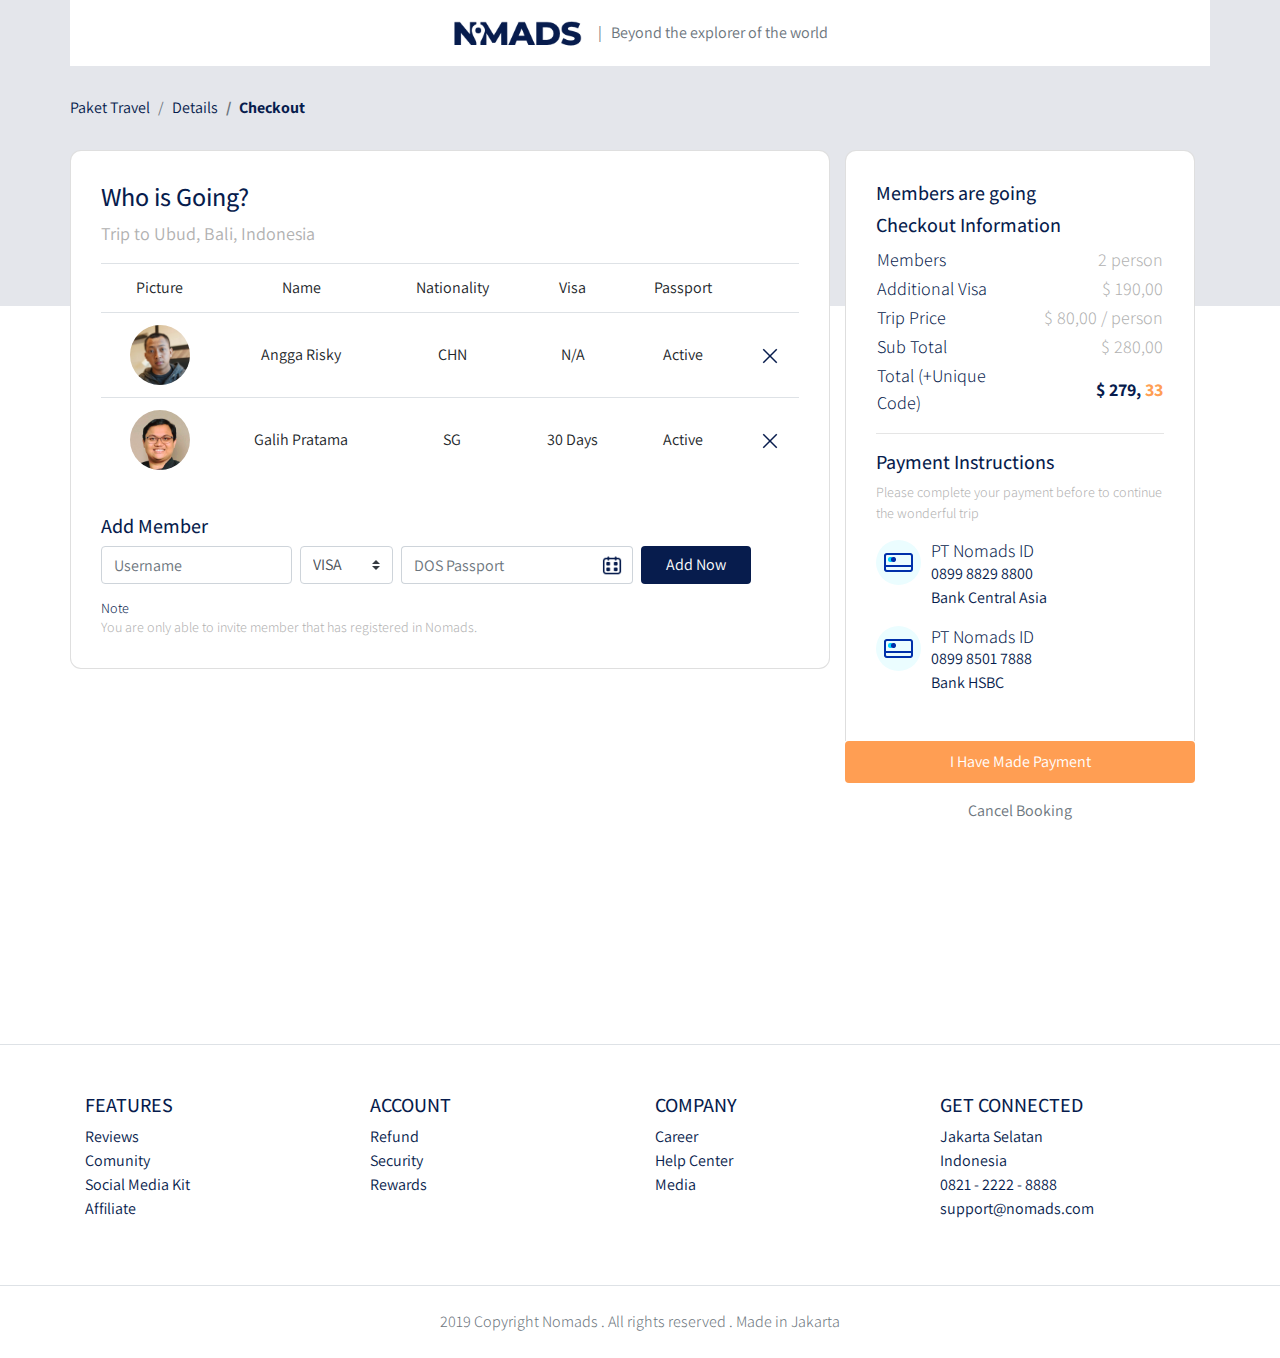
==== commit ce41d32f: "Checkout right content" ====
--- a/checkout.html
+++ b/checkout.html
@@ -114,32 +114,58 @@
           <div class="col-lg-4">
             <div class="card card-details card-right">
               <h2>Members are going</h2>
-              <div class="members-my-2">
-                <img src="frontend/images/members.png" class="member-image">
+              <h2>Checkout Information</h2>
+              <table class="trip-information">
+                <tr>
+                  <th width="50%">Members</th>
+                  <td width="50%" class="text-right">2 person</td>
+                </tr>
+                <tr>
+                  <th width="50%">Additional Visa</th>
+                  <td width="50%" class="text-right">$ 190,00</td>
+                </tr>
+                <tr>
+                  <th width="50%">Trip Price</th>
+                  <td width="50%" class="text-right">$ 80,00 / person</td>
+                </tr>
+                <tr>
+                  <th width="50%">Sub Total</th>
+                  <td width="50%" class="text-right">$ 280,00</td>
+                </tr>
+                <tr>
+                  <th width="50%">Total (+Unique Code)</th>
+                  <td width="50%" class="text-right text-total">
+                    <span class="text-blue">$ 279, </span><span class="text-orange">33</span>
+                  </td>
+                </tr>
+              </table>
+              <hr>
+              <h2>Payment Instructions</h2>
+              <p class="payment-instructions">Please complete your payment before to continue the wonderful trip</p>
+              <div class="bank">
+                <div class="bank-item pb-3">
+                  <img src="frontend/images/ic_bank.png" alt="" class="bank-image">
+                  <div class="description">
+                    <h3>PT Nomads ID</h3>
+                    <p>0899 8829 8800 <br>Bank Central Asia</p>
+                  </div>
+                  <div class="clearfix"></div>
+                </div>
+                <div class="bank-item pb-3">
+                  <img src="frontend/images/ic_bank.png" alt="" class="bank-image">
+                  <div class="description">
+                    <h3>PT Nomads ID</h3>
+                    <p>0899 8501 7888 <br>Bank HSBC</p>
+                  </div>
+                  <div class="clearfix"></div>
+                </div>
               </div>
-              <hr>
-              <h2>Trip Information</h2>
-              <table class="trip-information">
-                <tr>
-                  <th width="50%">Date Of Departure</th>
-                  <td width="50%" class="text-right">22 Aug, 2019</td>
-                </tr>
-                <tr>
-                  <th width="50%">Duration</th>
-                  <td width="50%" class="text-right">4D 3N</td>
-                </tr>
-                <tr>
-                  <th width="50%">Type</th>
-                  <td width="50%" class="text-right">Open Trip</td>
-                </tr>
-                <tr>
-                  <th width="50%">Price</th>
-                  <td width="50%" class="text-right">$80.00 / person</td>
-                </tr>
-              </table>
             </div>
             <div class="join-container">
-              <a href="#" class="btn btn-block btn-join-now mt-3 py-2">Join Now</a>
+              <a href="#" class="btn btn-block btn-join-now mt-3 py-2">I Have Made Payment</a>
+            </div>
+            <div class="text-center mt-3">
+              <a href="#" class="text-muted">Cancel Booking</a>
             </div>
           </div>
         </div>
--- a/frontend/styles/main.css
+++ b/frontend/styles/main.css
@@ -280,6 +280,12 @@
   color: #b1b1b1;
 }
 
+.section-details-content .card-details h3 {
+  font-weight: 300;
+  color: #071c4d;
+  font-size: 14px;
+}
+
 .section-details-content .card-details .trip-information th {
   font-weight: 300;
   color: #071c4d;
@@ -292,10 +298,48 @@
   font-size: 18px;
 }
 
-.section-details-content .card-details h3 {
+.section-details-content .card-details .trip-information .text-blue {
+  color: #071c4d;
+  font-weight: bold;
+}
+
+.section-details-content .card-details .trip-information .text-orange {
+  color: #ff9e53;
+  font-weight: bold;
+}
+
+.section-details-content .card-details .payment-instructions {
+  font-size: 14px;
   font-weight: 300;
-  color: #071c4d;
-  font-size: 14px;
+  color: #b1b1b1;
+}
+
+.section-details-content .card-details .bank .bank-item h3 {
+  font-size: 18px;
+  color: #071c4d;
+  margin-bottom: 0;
+}
+
+.section-details-content .card-details .bank .bank-item p {
+  margin-bottom: 0;
+}
+
+.section-details-content .card-details .bank .bank-item .description {
+  margin-left: 10px;
+  overflow: hidden;
+  float: left;
+}
+
+.section-details-content .card-details .bank .bank-item .description p {
+  font-weight: normal;
+  font-size: 16px;
+  color: #071c4d;
+}
+
+.section-details-content .card-details .bank .bank-image {
+  width: 45px;
+  height: 45px;
+  float: left;
 }
 
 .section-details-content .card-details .disclaimer {
